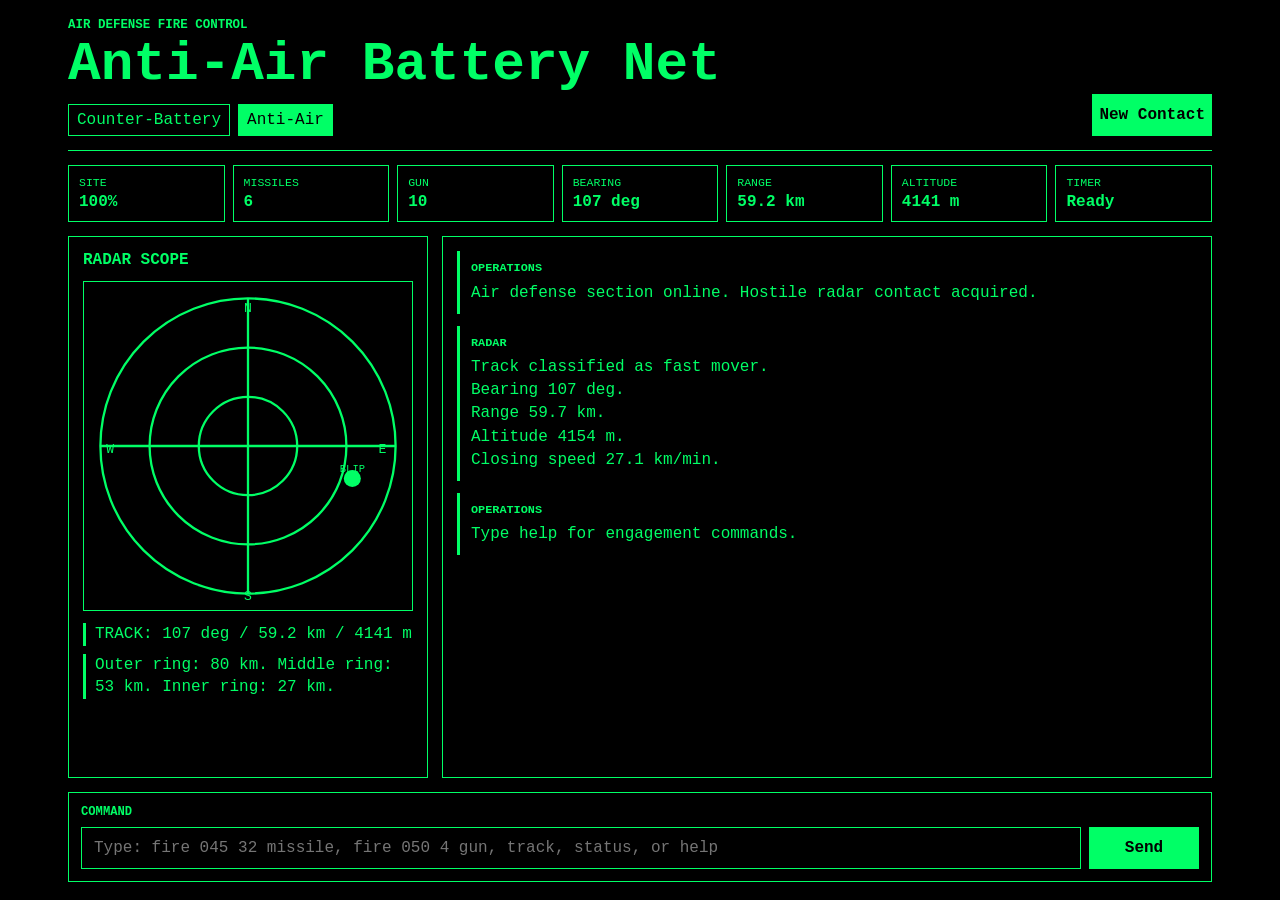
==== anti-air.html @ 2542d6c4 "Add anti-air battery scenario" ====
<!doctype html>
<html lang="en">
  <head>
    <meta charset="utf-8" />
    <meta name="viewport" content="width=device-width, initial-scale=1" />
    <title>Anti-Air Battery Command Net</title>
    <link rel="stylesheet" href="styles.css" />
  </head>
  <body>
    <main class="terminal-shell radar-shell">
      <header class="terminal-header">
        <div>
          <p class="eyebrow">Air Defense Fire Control</p>
          <h1>Anti-Air Battery Net</h1>
          <nav class="site-nav" aria-label="Scenario navigation">
            <a href="index.html">Counter-Battery</a>
            <a href="anti-air.html" aria-current="page">Anti-Air</a>
          </nav>
        </div>
        <button id="newGameButton" type="button">New Contact</button>
      </header>

      <section class="status-bar aa-status-bar" aria-live="polite">
        <p><span>Site</span><strong id="siteValue">100%</strong></p>
        <p><span>Missiles</span><strong id="missileValue">6</strong></p>
        <p><span>Gun</span><strong id="gunValue">10</strong></p>
        <p><span>Bearing</span><strong id="bearingValue">---</strong></p>
        <p><span>Range</span><strong id="rangeValue">---</strong></p>
        <p><span>Altitude</span><strong id="altitudeValue">---</strong></p>
        <p><span>Timer</span><strong id="timerValue">Ready</strong></p>
      </section>

      <section class="radar-layout">
        <aside class="radar-panel" aria-label="Radar scope">
          <h2>Radar Scope</h2>
          <svg id="radarScope" viewBox="0 0 100 100" role="img" aria-label="Range and bearing radar display">
            <circle cx="50" cy="50" r="45"></circle>
            <circle cx="50" cy="50" r="30"></circle>
            <circle cx="50" cy="50" r="15"></circle>
            <line x1="50" y1="5" x2="50" y2="95"></line>
            <line x1="5" y1="50" x2="95" y2="50"></line>
            <text x="50" y="9">N</text>
            <text x="91" y="52">E</text>
            <text x="50" y="97">S</text>
            <text x="8" y="52">W</text>
            <g id="blipGroup">
              <circle id="contactBlip" cx="50" cy="50" r="2.6"></circle>
              <text id="contactLabel" x="54" y="48">CONTACT</text>
            </g>
          </svg>
          <div class="radar-readout">
            <p id="radarReadout">No active track.</p>
            <p>Outer ring: 80 km. Middle ring: 53 km. Inner ring: 27 km.</p>
          </div>
        </aside>

        <section
          id="chatLog"
          class="chat-log"
          aria-live="polite"
          aria-label="Air defense command chat log"
        ></section>
      </section>

      <form id="commandForm" class="command-form">
        <label for="commandInput">Command</label>
        <div class="command-row">
          <input
            id="commandInput"
            autocomplete="off"
            spellcheck="false"
            placeholder="Type: fire 045 32 missile, fire 050 4 gun, track, status, or help"
          />
          <button id="sendButton" type="submit">Send</button>
        </div>
      </form>
    </main>

    <script src="anti-air.js"></script>
  </body>
</html>
---- styles.css ----
:root {
  color-scheme: dark;
  --bg: #000;
  --panel: #000;
  --line: #00ff66;
  --text: #00ff66;
  --muted: #00ff66;
  font-family: "Courier New", Courier, monospace;
}

* {
  box-sizing: border-box;
}

body {
  min-height: 100vh;
  margin: 0;
  color: var(--text);
  background: var(--bg);
}

button,
input,
a {
  font: inherit;
}

button {
  min-height: 42px;
  border: 1px solid var(--line);
  color: #000;
  background: #00ff66;
  font-weight: 800;
  cursor: pointer;
}

button:disabled {
  cursor: not-allowed;
  opacity: 0.5;
}

.terminal-shell {
  display: grid;
  grid-template-rows: auto auto 1fr auto;
  gap: 14px;
  width: min(1050px, 100%);
  min-height: 100vh;
  margin: 0 auto;
  padding: 18px;
}

.terminal-header {
  display: flex;
  align-items: end;
  justify-content: space-between;
  gap: 16px;
  border-bottom: 1px solid var(--line);
  padding-bottom: 14px;
}

.site-nav {
  display: flex;
  flex-wrap: wrap;
  gap: 8px;
  margin-top: 12px;
}

.site-nav a {
  border: 1px solid var(--line);
  padding: 6px 8px;
  color: var(--text);
  text-decoration: none;
}

.site-nav a[aria-current="page"] {
  color: #000;
  background: #00ff66;
}

.eyebrow,
h1,
p {
  margin: 0;
}

.eyebrow {
  margin-bottom: 6px;
  color: #00ff66;
  font-size: 0.78rem;
  font-weight: 800;
  text-transform: uppercase;
}

h1 {
  font-size: clamp(1.7rem, 5vw, 3.4rem);
  line-height: 1;
}

.status-bar {
  display: grid;
  grid-template-columns: repeat(7, 1fr);
  gap: 8px;
}

.status-bar p {
  min-width: 0;
  border: 1px solid var(--line);
  background: var(--panel);
  padding: 10px;
}

.status-bar span {
  display: block;
  margin-bottom: 4px;
  color: var(--muted);
  font-size: 0.72rem;
  text-transform: uppercase;
}

.status-bar strong {
  color: #00ff66;
  font-size: 1rem;
}

.chat-log {
  min-height: 460px;
  overflow: auto;
  border: 1px solid var(--line);
  background: #000;
  padding: 14px;
}

.radar-shell {
  width: min(1180px, 100%);
}

.aa-status-bar {
  grid-template-columns: repeat(7, 1fr);
}

.radar-layout {
  display: grid;
  grid-template-columns: minmax(280px, 360px) 1fr;
  gap: 14px;
  min-height: 460px;
}

.radar-panel {
  border: 1px solid var(--line);
  padding: 14px;
}

.radar-panel h2 {
  margin: 0 0 12px;
  font-size: 1rem;
  text-transform: uppercase;
}

.radar-panel svg {
  display: block;
  width: 100%;
  max-width: 330px;
  margin: 0 auto;
  border: 1px solid var(--line);
  background: #000;
}

.radar-panel circle,
.radar-panel line {
  fill: none;
  stroke: var(--line);
  stroke-width: 0.7;
}

.radar-panel text {
  fill: var(--text);
  font-family: "Courier New", Courier, monospace;
  font-size: 4px;
  text-anchor: middle;
}

#contactBlip {
  fill: var(--text);
  stroke: none;
}

#contactLabel {
  font-size: 3.2px;
  text-anchor: start;
}

.radar-readout {
  display: grid;
  gap: 8px;
  margin-top: 12px;
  line-height: 1.4;
}

.radar-readout p {
  border-left: 3px solid var(--line);
  padding-left: 9px;
}

.message {
  max-width: 82ch;
  margin-bottom: 12px;
  border-left: 3px solid var(--line);
  padding: 9px 11px;
  background: #000;
  line-height: 1.45;
  white-space: pre-wrap;
}

.message:last-child {
  margin-bottom: 0;
}

.message .sender {
  display: block;
  margin-bottom: 4px;
  color: #00ff66;
  font-size: 0.74rem;
  font-weight: 800;
  text-transform: uppercase;
}

.message.player {
  margin-left: auto;
  border-left-color: #00ff66;
}

.message.pending {
  color: #00ff66;
}

.command-form {
  border: 1px solid var(--line);
  background: var(--panel);
  padding: 12px;
}

.command-form label {
  display: block;
  margin-bottom: 8px;
  color: var(--muted);
  font-size: 0.76rem;
  font-weight: 800;
  text-transform: uppercase;
}

.command-row {
  display: grid;
  grid-template-columns: 1fr 110px;
  gap: 8px;
}

input {
  width: 100%;
  min-height: 42px;
  border: 1px solid var(--line);
  border-radius: 0;
  padding: 0 12px;
  color: var(--text);
  background: #000;
  outline: none;
}

input:focus {
  border-color: #00ff66;
}

@media (max-width: 760px) {
  .terminal-shell {
    padding: 12px;
  }

  .terminal-header {
    align-items: start;
    flex-direction: column;
  }

  .status-bar {
    grid-template-columns: repeat(2, 1fr);
  }

  .radar-layout {
    grid-template-columns: 1fr;
  }

  .command-row {
    grid-template-columns: 1fr;
  }
}
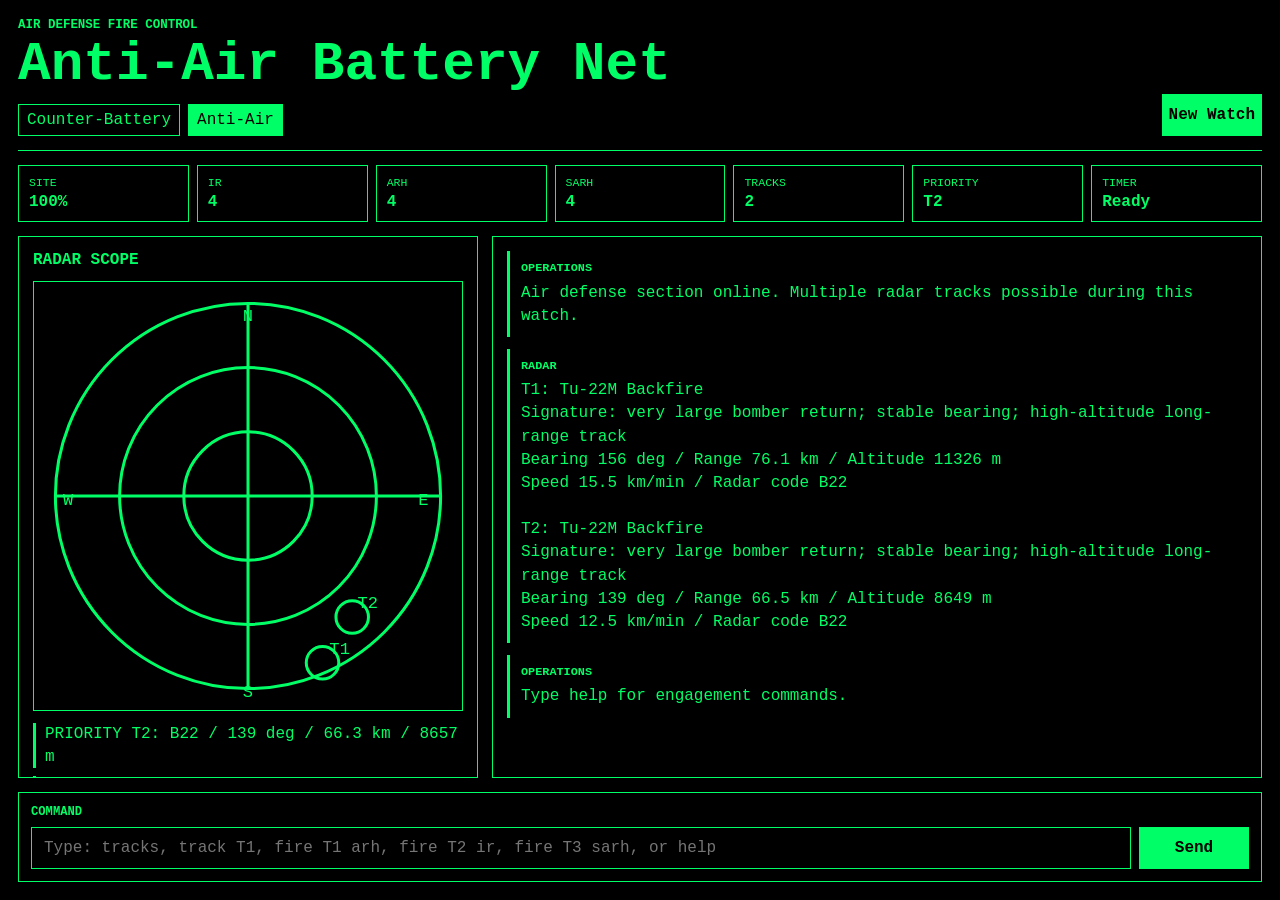
==== commit dd8b781e: "Add multi-track anti-air engagements" ====
--- a/anti-air.html
+++ b/anti-air.html
@@ -17,16 +17,16 @@
             <a href="anti-air.html" aria-current="page">Anti-Air</a>
           </nav>
         </div>
-        <button id="newGameButton" type="button">New Contact</button>
+        <button id="newGameButton" type="button">New Watch</button>
       </header>
 
       <section class="status-bar aa-status-bar" aria-live="polite">
         <p><span>Site</span><strong id="siteValue">100%</strong></p>
-        <p><span>Missiles</span><strong id="missileValue">6</strong></p>
-        <p><span>Gun</span><strong id="gunValue">10</strong></p>
-        <p><span>Bearing</span><strong id="bearingValue">---</strong></p>
-        <p><span>Range</span><strong id="rangeValue">---</strong></p>
-        <p><span>Altitude</span><strong id="altitudeValue">---</strong></p>
+        <p><span>IR</span><strong id="irValue">4</strong></p>
+        <p><span>ARH</span><strong id="arhValue">4</strong></p>
+        <p><span>SARH</span><strong id="sarhValue">4</strong></p>
+        <p><span>Tracks</span><strong id="trackCountValue">0</strong></p>
+        <p><span>Priority</span><strong id="priorityValue">---</strong></p>
         <p><span>Timer</span><strong id="timerValue">Ready</strong></p>
       </section>
 
@@ -43,10 +43,7 @@
             <text x="91" y="52">E</text>
             <text x="50" y="97">S</text>
             <text x="8" y="52">W</text>
-            <g id="blipGroup">
-              <circle id="contactBlip" cx="50" cy="50" r="2.6"></circle>
-              <text id="contactLabel" x="54" y="48">CONTACT</text>
-            </g>
+            <g id="blipGroup"></g>
           </svg>
           <div class="radar-readout">
             <p id="radarReadout">No active track.</p>
@@ -69,7 +66,7 @@
             id="commandInput"
             autocomplete="off"
             spellcheck="false"
-            placeholder="Type: fire 045 32 missile, fire 050 4 gun, track, status, or help"
+            placeholder="Type: tracks, track T1, fire T1 arh, fire T2 ir, fire T3 sarh, or help"
           />
           <button id="sendButton" type="submit">Send</button>
         </div>
--- a/styles.css
+++ b/styles.css
@@ -13,10 +13,12 @@
 }
 
 body {
+  height: 100vh;
   min-height: 100vh;
   margin: 0;
   color: var(--text);
   background: var(--bg);
+  overflow: hidden;
 }
 
 button,
@@ -41,12 +43,14 @@
 
 .terminal-shell {
   display: grid;
-  grid-template-rows: auto auto 1fr auto;
+  grid-template-rows: auto auto minmax(0, 1fr) auto;
   gap: 14px;
   width: min(1050px, 100%);
+  height: 100vh;
   min-height: 100vh;
   margin: 0 auto;
   padding: 18px;
+  overflow: hidden;
 }
 
 .terminal-header {
@@ -123,7 +127,8 @@
 }
 
 .chat-log {
-  min-height: 460px;
+  min-height: 0;
+  height: 100%;
   overflow: auto;
   border: 1px solid var(--line);
   background: #000;
@@ -131,7 +136,7 @@
 }
 
 .radar-shell {
-  width: min(1180px, 100%);
+  width: min(1320px, 100%);
 }
 
 .aa-status-bar {
@@ -140,14 +145,17 @@
 
 .radar-layout {
   display: grid;
-  grid-template-columns: minmax(280px, 360px) 1fr;
+  grid-template-columns: minmax(360px, 460px) minmax(0, 1fr);
   gap: 14px;
-  min-height: 460px;
+  min-height: 0;
+  overflow: hidden;
 }
 
 .radar-panel {
   border: 1px solid var(--line);
   padding: 14px;
+  min-height: 0;
+  overflow: auto;
 }
 
 .radar-panel h2 {
@@ -159,7 +167,7 @@
 .radar-panel svg {
   display: block;
   width: 100%;
-  max-width: 330px;
+  max-width: 430px;
   margin: 0 auto;
   border: 1px solid var(--line);
   background: #000;
@@ -179,12 +187,13 @@
   text-anchor: middle;
 }
 
-#contactBlip {
+.radar-blip {
   fill: var(--text);
   stroke: none;
 }
 
-#contactLabel {
+.radar-label {
+  fill: var(--text);
   font-size: 3.2px;
   text-anchor: start;
 }
@@ -270,8 +279,17 @@
 }
 
 @media (max-width: 760px) {
+  body {
+    height: auto;
+    min-height: 100vh;
+    overflow: auto;
+  }
+
   .terminal-shell {
     padding: 12px;
+    height: auto;
+    min-height: 100vh;
+    overflow: visible;
   }
 
   .terminal-header {
@@ -285,6 +303,7 @@
 
   .radar-layout {
     grid-template-columns: 1fr;
+    overflow: visible;
   }
 
   .command-row {
